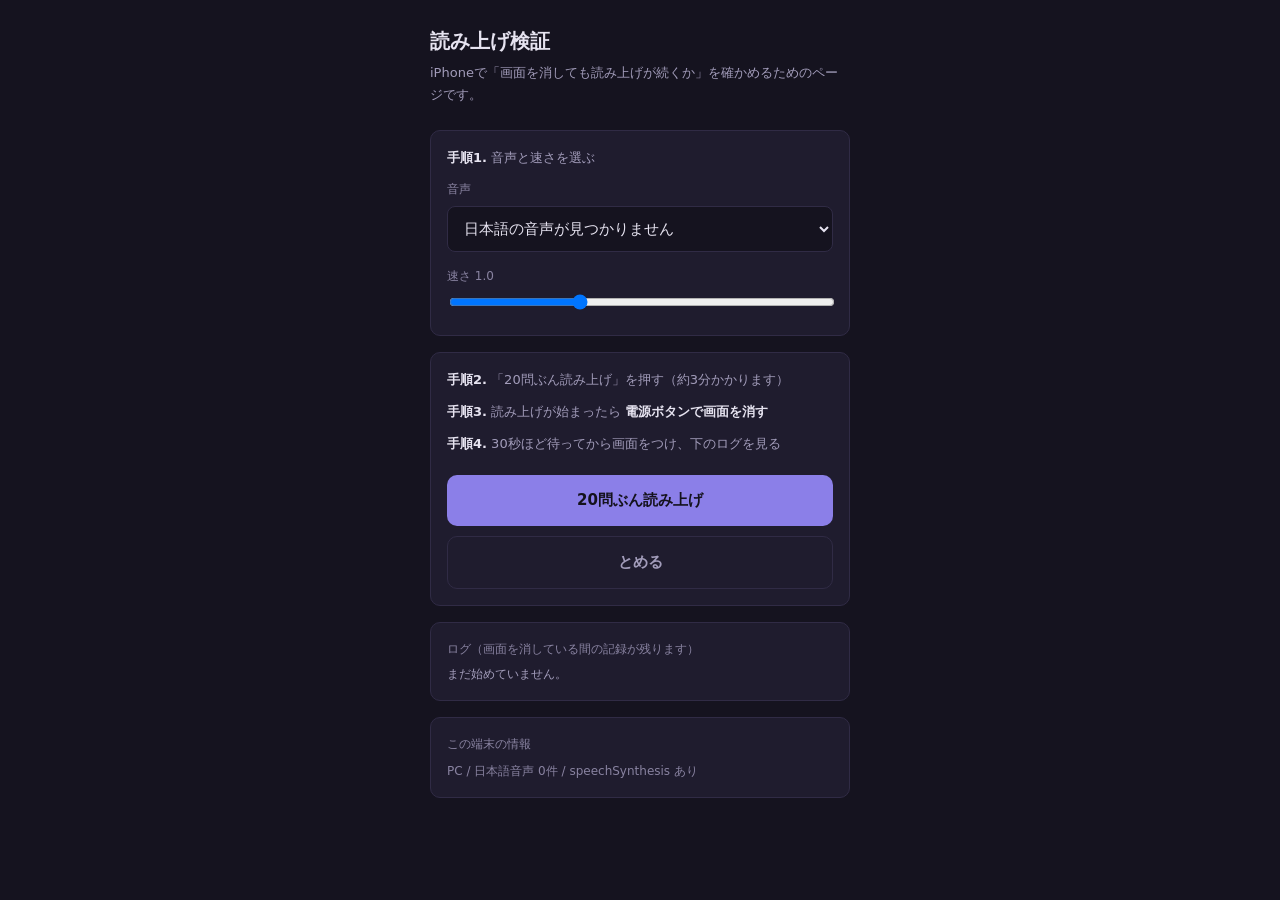
==== voice-test/index.html @ f5697f12 "読み上げの実機検証ページを追加（検証後に削除する） Co-Authored-By: Claude Opus 5 <noreply@anthropic.com>" ====
<!DOCTYPE html>
<html lang="ja">
<head>
<meta charset="UTF-8">
<meta name="viewport" content="width=device-width, initial-scale=1.0">
<meta name="theme-color" content="#15131F">
<title>読み上げ検証</title>
<style>
  :root {
    --bg: #15131F; --card: #1F1C2E; --text: #E6E3F0; --dim: #A29CBA;
    --faint: #8983A1; --accent: #8B7FE8; --line: #302B45; --ok: #4E9E7E; --ng: #C4636B;
  }
  * { box-sizing: border-box; }
  body {
    margin: 0; padding: 24px 16px 60px; background: var(--bg); color: var(--text);
    font-family: system-ui, -apple-system, sans-serif; font-size: 15px; line-height: 1.7;
  }
  .wrap { max-width: 420px; margin: 0 auto; }
  h1 { font-size: 20px; margin: 0 0 4px; }
  .lead { color: var(--dim); font-size: 13px; margin: 0 0 24px; }
  .box { background: var(--card); border: 1px solid var(--line); border-radius: 10px; padding: 16px; margin-bottom: 16px; }
  .label { display: block; font-size: 12px; color: var(--faint); margin-bottom: 6px; }
  select, input[type=range] { width: 100%; }
  select {
    padding: 12px; background: var(--bg); color: var(--text);
    border: 1px solid var(--line); border-radius: 8px; font-family: inherit; font-size: 15px;
  }
  button {
    width: 100%; padding: 16px; margin-top: 10px; border: none; border-radius: 10px;
    background: var(--accent); color: #14121C; font-family: inherit; font-size: 15px; font-weight: 600; cursor: pointer;
  }
  button.sub { background: none; border: 1px solid var(--line); color: var(--dim); }
  .step { font-size: 13px; color: var(--dim); margin: 0 0 10px; }
  .step b { color: var(--text); }
  #log {
    font-family: ui-monospace, monospace; font-size: 12px; line-height: 1.6;
    max-height: 300px; overflow-y: auto; margin: 0; white-space: pre-wrap; color: var(--dim);
  }
  .ok { color: var(--ok); }
  .ng { color: var(--ng); }
  .env { font-size: 12px; color: var(--faint); margin: 0; }
</style>
</head>
<body>
<div class="wrap">

  <h1>読み上げ検証</h1>
  <p class="lead">iPhoneで「画面を消しても読み上げが続くか」を確かめるためのページです。</p>

  <div class="box">
    <p class="step"><b>手順1.</b> 音声と速さを選ぶ</p>
    <span class="label">音声</span>
    <select id="voice"></select>
    <span class="label" style="margin-top:14px">速さ <span id="rate-val">1.0</span></span>
    <input type="range" id="rate" min="0.5" max="2" step="0.1" value="1">
  </div>

  <div class="box">
    <p class="step"><b>手順2.</b> 「20問ぶん読み上げ」を押す（約3分かかります）</p>
    <p class="step"><b>手順3.</b> 読み上げが始まったら <b>電源ボタンで画面を消す</b></p>
    <p class="step"><b>手順4.</b> 30秒ほど待ってから画面をつけ、下のログを見る</p>
    <button id="start">20問ぶん読み上げ</button>
    <button id="stop" class="sub">とめる</button>
  </div>

  <div class="box">
    <span class="label">ログ（画面を消している間の記録が残ります）</span>
    <pre id="log">まだ始めていません。</pre>
  </div>

  <div class="box">
    <span class="label">この端末の情報</span>
    <p class="env" id="env"></p>
  </div>

</div>

<script>
const logEl = document.getElementById("log");
const voiceSel = document.getElementById("voice");
const rateInput = document.getElementById("rate");
const rateVal = document.getElementById("rate-val");
const envEl = document.getElementById("env");

let lines = [];
let startedAt = 0;
let running = false;

function stamp() {
  return ((Date.now() - startedAt) / 1000).toFixed(1).padStart(5, " ") + "秒";
}

function log(text, cls) {
  lines.push((cls ? `<span class="${cls}">` : "") + stamp() + "  " + text + (cls ? "</span>" : ""));
  logEl.innerHTML = lines.join("\n");
  logEl.scrollTop = logEl.scrollHeight;
}

let voices = [];
function loadVoices() {
  voices = speechSynthesis.getVoices().filter((v) => v.lang.indexOf("ja") === 0);
  voiceSel.innerHTML = "";
  if (voices.length === 0) {
    const o = document.createElement("option");
    o.textContent = "日本語の音声が見つかりません";
    voiceSel.appendChild(o);
    return;
  }
  voices.forEach((v, i) => {
    const o = document.createElement("option");
    o.value = String(i);
    o.textContent = v.name + (v.localService ? "（端末内）" : "（ネット経由）");
    voiceSel.appendChild(o);
  });
}
loadVoices();
speechSynthesis.onvoiceschanged = loadVoices;

rateInput.addEventListener("input", () => { rateVal.textContent = Number(rateInput.value).toFixed(1); });

const items = [];
for (let i = 1; i <= 20; i++) {
  items.push({ q: `第${i}問。エススリーの特徴を三つ挙げよ。`, a: `解答。高耐久、スケーラブル、従量課金。` });
}

function speak(text) {
  return new Promise((resolve) => {
    const u = new SpeechSynthesisUtterance(text);
    const v = voices[Number(voiceSel.value)];
    if (v) u.voice = v;
    u.lang = "ja-JP";
    u.rate = Number(rateInput.value);
    u.onstart = () => log("読み上げ開始: " + text.slice(0, 14));
    u.onend = () => resolve("end");
    u.onerror = (e) => { log("エラー: " + e.error, "ng"); resolve("error"); };
    speechSynthesis.speak(u);
  });
}

const pause = (ms) => new Promise((r) => setTimeout(r, ms));

document.getElementById("start").addEventListener("click", async () => {
  if (running) return;
  running = true;
  lines = [];
  startedAt = Date.now();
  log("開始しました。ここで画面を消してください。", "ok");

  for (let i = 0; i < items.length && running; i++) {
    const r1 = await speak(items[i].q);
    if (!running) break;
    if (r1 === "error") { log("中断しました", "ng"); break; }
    await pause(2500);
    if (!running) break;
    await speak(items[i].a);
    await pause(1200);
  }
  if (running) log("最後まで終わりました。", "ok");
  running = false;
});

document.getElementById("stop").addEventListener("click", () => {
  running = false;
  speechSynthesis.cancel();
  log("とめました", "ng");
});

// 画面を消した/戻したタイミングも記録する
document.addEventListener("visibilitychange", () => {
  if (startedAt) log(document.hidden ? "--- 画面が消えた（またはアプリが背面に）---" : "--- 画面が戻った ---", "ok");
});

envEl.textContent =
  (/iPhone|iPad/.test(navigator.userAgent) ? "iOS" : /Android/.test(navigator.userAgent) ? "Android" : "PC") +
  " / 日本語音声 " + speechSynthesis.getVoices().filter((v) => v.lang.indexOf("ja") === 0).length + "件" +
  " / speechSynthesis " + ("speechSynthesis" in window ? "あり" : "なし");
</script>
</body>
</html>
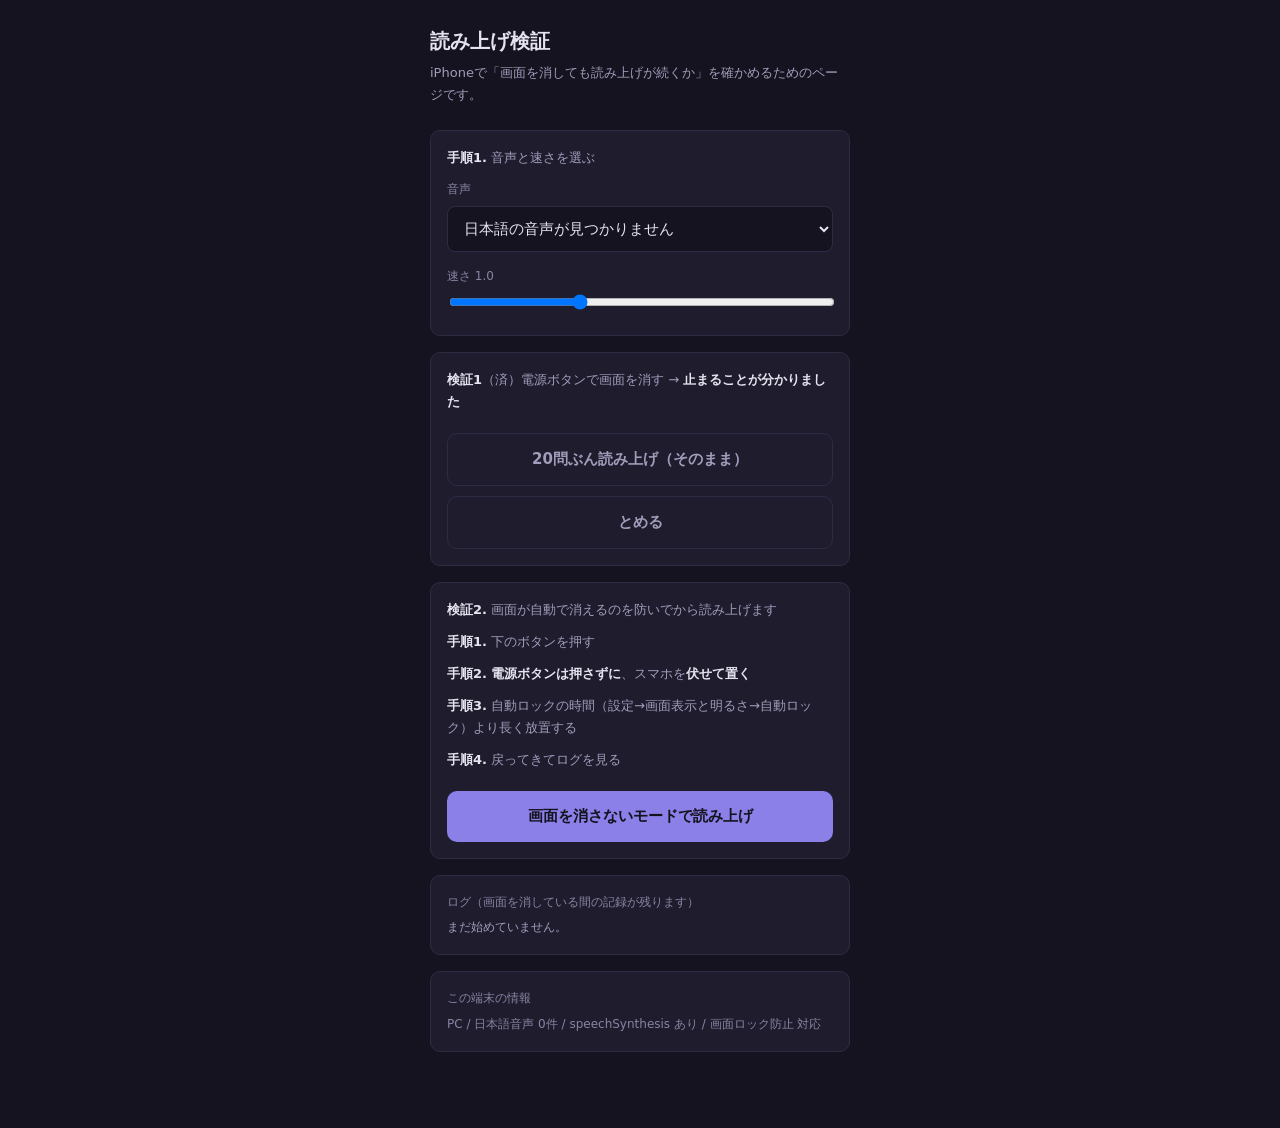
==== commit 237cfeb4: "検証ページに画面ロック防止（Wake Lock API）の検証を追加 iPhoneで電源ボタンを押して画面を消すと読み上げが止まることが実機で確認できたため、 自動ロックを防いだ状態なら継続するかを検" ====
--- a/voice-test/index.html
+++ b/voice-test/index.html
@@ -56,11 +56,18 @@
   </div>
 
   <div class="box">
-    <p class="step"><b>手順2.</b> 「20問ぶん読み上げ」を押す（約3分かかります）</p>
-    <p class="step"><b>手順3.</b> 読み上げが始まったら <b>電源ボタンで画面を消す</b></p>
-    <p class="step"><b>手順4.</b> 30秒ほど待ってから画面をつけ、下のログを見る</p>
-    <button id="start">20問ぶん読み上げ</button>
+    <p class="step"><b>検証1</b>（済）電源ボタンで画面を消す → <b>止まることが分かりました</b></p>
+    <button id="start" class="sub">20問ぶん読み上げ（そのまま）</button>
     <button id="stop" class="sub">とめる</button>
+  </div>
+
+  <div class="box">
+    <p class="step"><b>検証2.</b> 画面が自動で消えるのを防いでから読み上げます</p>
+    <p class="step"><b>手順1.</b> 下のボタンを押す</p>
+    <p class="step"><b>手順2.</b> <b>電源ボタンは押さずに</b>、スマホを<b>伏せて置く</b></p>
+    <p class="step"><b>手順3.</b> 自動ロックの時間（設定→画面表示と明るさ→自動ロック）より長く放置する</p>
+    <p class="step"><b>手順4.</b> 戻ってきてログを見る</p>
+    <button id="start-lock">画面を消さないモードで読み上げ</button>
   </div>
 
   <div class="box">
@@ -113,8 +120,22 @@
     voiceSel.appendChild(o);
   });
 }
-loadVoices();
-speechSynthesis.onvoiceschanged = loadVoices;
+
+// 音声一覧は読み込み直後は空のことがあるので、揃ってから数え直す
+function showEnv() {
+  envEl.textContent =
+    (/iPhone|iPad/.test(navigator.userAgent) ? "iOS" : /Android/.test(navigator.userAgent) ? "Android" : "PC") +
+    " / 日本語音声 " + voices.length + "件" +
+    " / speechSynthesis " + ("speechSynthesis" in window ? "あり" : "なし") +
+    " / 画面ロック防止 " + ("wakeLock" in navigator ? "対応" : "非対応");
+}
+
+function refresh() {
+  loadVoices();
+  showEnv();
+}
+refresh();
+speechSynthesis.onvoiceschanged = refresh;
 
 rateInput.addEventListener("input", () => { rateVal.textContent = Number(rateInput.value).toFixed(1); });
 
@@ -139,13 +160,33 @@
 
 const pause = (ms) => new Promise((r) => setTimeout(r, ms));
 
-document.getElementById("start").addEventListener("click", async () => {
-  if (running) return;
-  running = true;
-  lines = [];
-  startedAt = Date.now();
-  log("開始しました。ここで画面を消してください。", "ok");
-
+// 画面が自動で消えるのを防ぐ（電源ボタンでの手動ロックは防げない）
+let wakeLock = null;
+
+async function requestWakeLock() {
+  if (!("wakeLock" in navigator)) {
+    log("この端末は画面ロック防止に対応していません", "ng");
+    return false;
+  }
+  try {
+    wakeLock = await navigator.wakeLock.request("screen");
+    log("画面ロック防止を取得しました", "ok");
+    wakeLock.addEventListener("release", () => log("画面ロック防止が解除されました", "ng"));
+    return true;
+  } catch (e) {
+    log("画面ロック防止を取得できません: " + e.name, "ng");
+    return false;
+  }
+}
+
+function releaseWakeLock() {
+  if (wakeLock) {
+    wakeLock.release();
+    wakeLock = null;
+  }
+}
+
+async function run() {
   for (let i = 0; i < items.length && running; i++) {
     const r1 = await speak(items[i].q);
     if (!running) break;
@@ -157,23 +198,44 @@
   }
   if (running) log("最後まで終わりました。", "ok");
   running = false;
+  releaseWakeLock();
+}
+
+function begin(message) {
+  if (running) return false;
+  running = true;
+  lines = [];
+  startedAt = Date.now();
+  log(message, "ok");
+  return true;
+}
+
+document.getElementById("start").addEventListener("click", () => {
+  if (begin("開始しました。ここで画面を消してください。")) run();
+});
+
+document.getElementById("start-lock").addEventListener("click", async () => {
+  if (!begin("開始しました。電源ボタンは押さず、伏せて置いてください。")) return;
+  await requestWakeLock();
+  run();
 });
 
 document.getElementById("stop").addEventListener("click", () => {
   running = false;
   speechSynthesis.cancel();
+  releaseWakeLock();
   log("とめました", "ng");
 });
 
 // 画面を消した/戻したタイミングも記録する
-document.addEventListener("visibilitychange", () => {
+document.addEventListener("visibilitychange", async () => {
   if (startedAt) log(document.hidden ? "--- 画面が消えた（またはアプリが背面に）---" : "--- 画面が戻った ---", "ok");
-});
-
-envEl.textContent =
-  (/iPhone|iPad/.test(navigator.userAgent) ? "iOS" : /Android/.test(navigator.userAgent) ? "Android" : "PC") +
-  " / 日本語音声 " + speechSynthesis.getVoices().filter((v) => v.lang.indexOf("ja") === 0).length + "件" +
-  " / speechSynthesis " + ("speechSynthesis" in window ? "あり" : "なし");
+  // 画面が戻ったときロックは解除済みなので取り直す
+  if (!document.hidden && running && wakeLock === null && "wakeLock" in navigator) {
+    await requestWakeLock();
+  }
+});
+
 </script>
 </body>
 </html>
